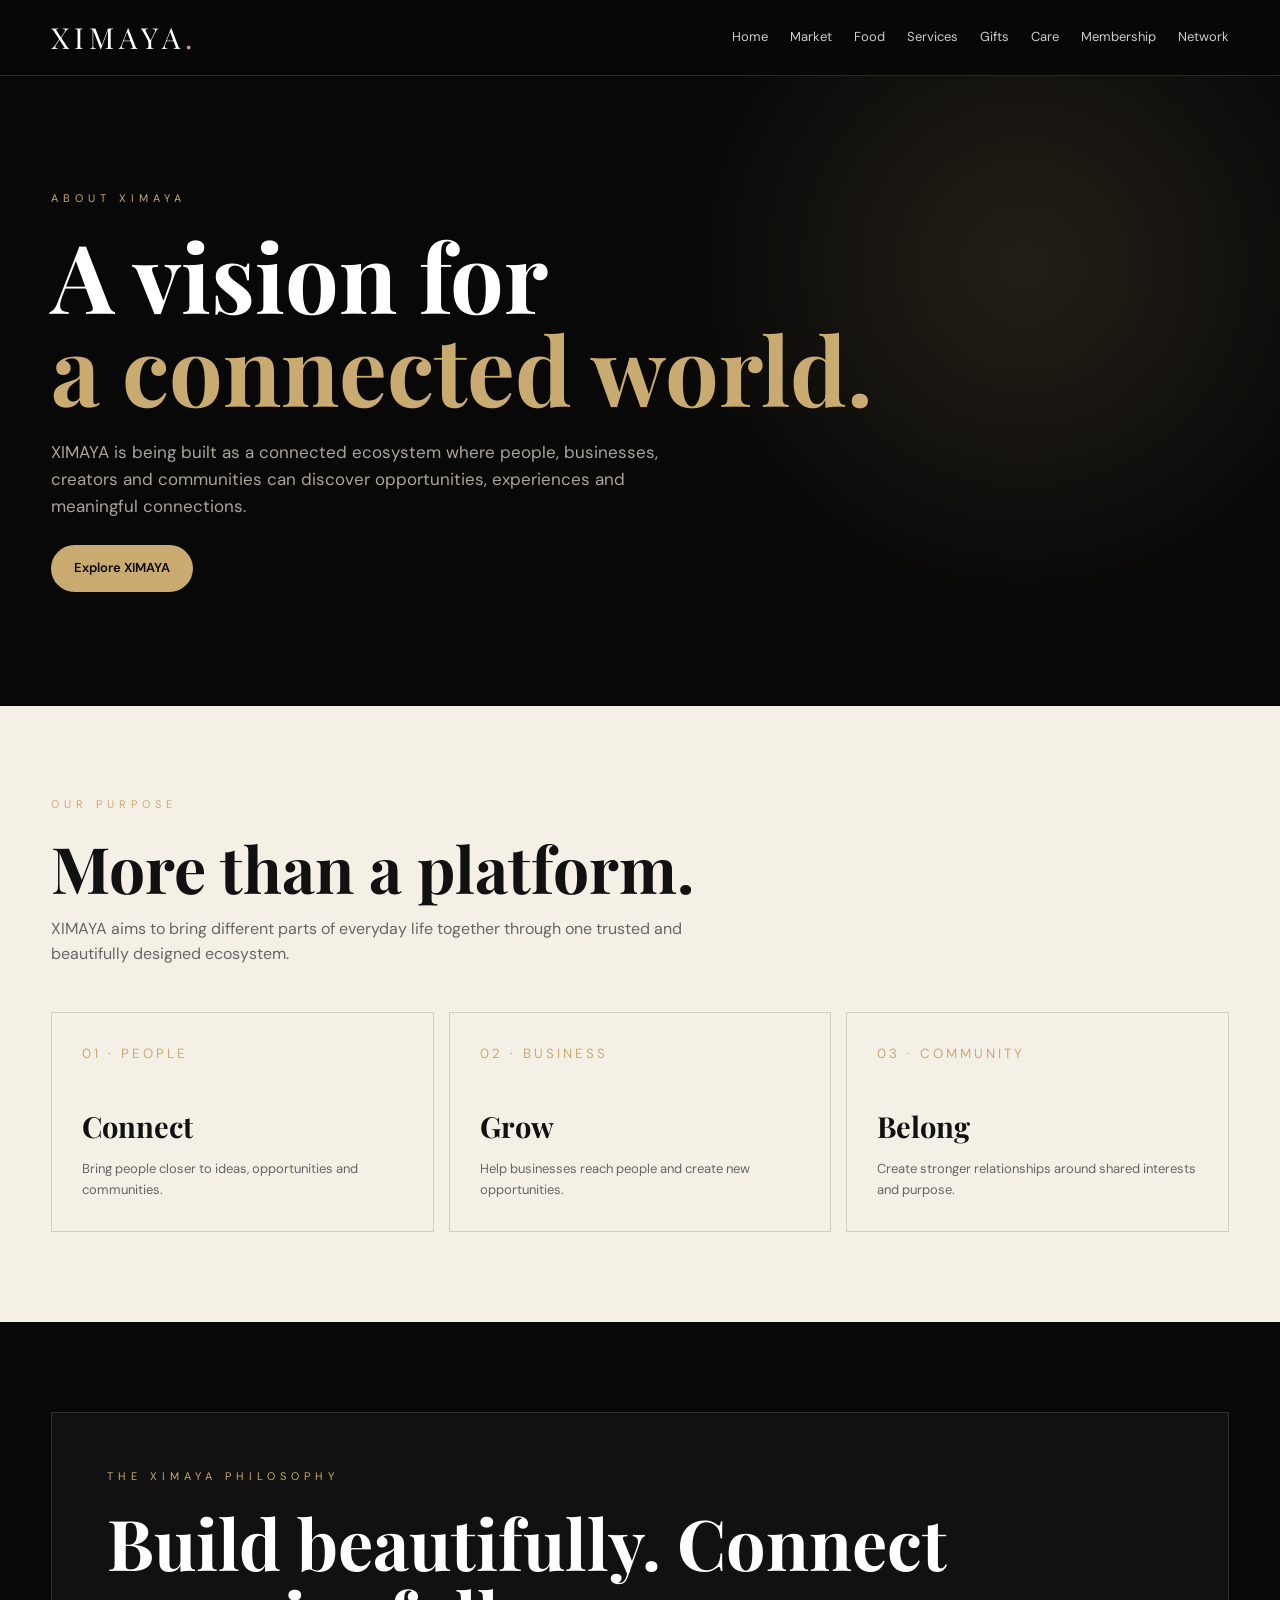
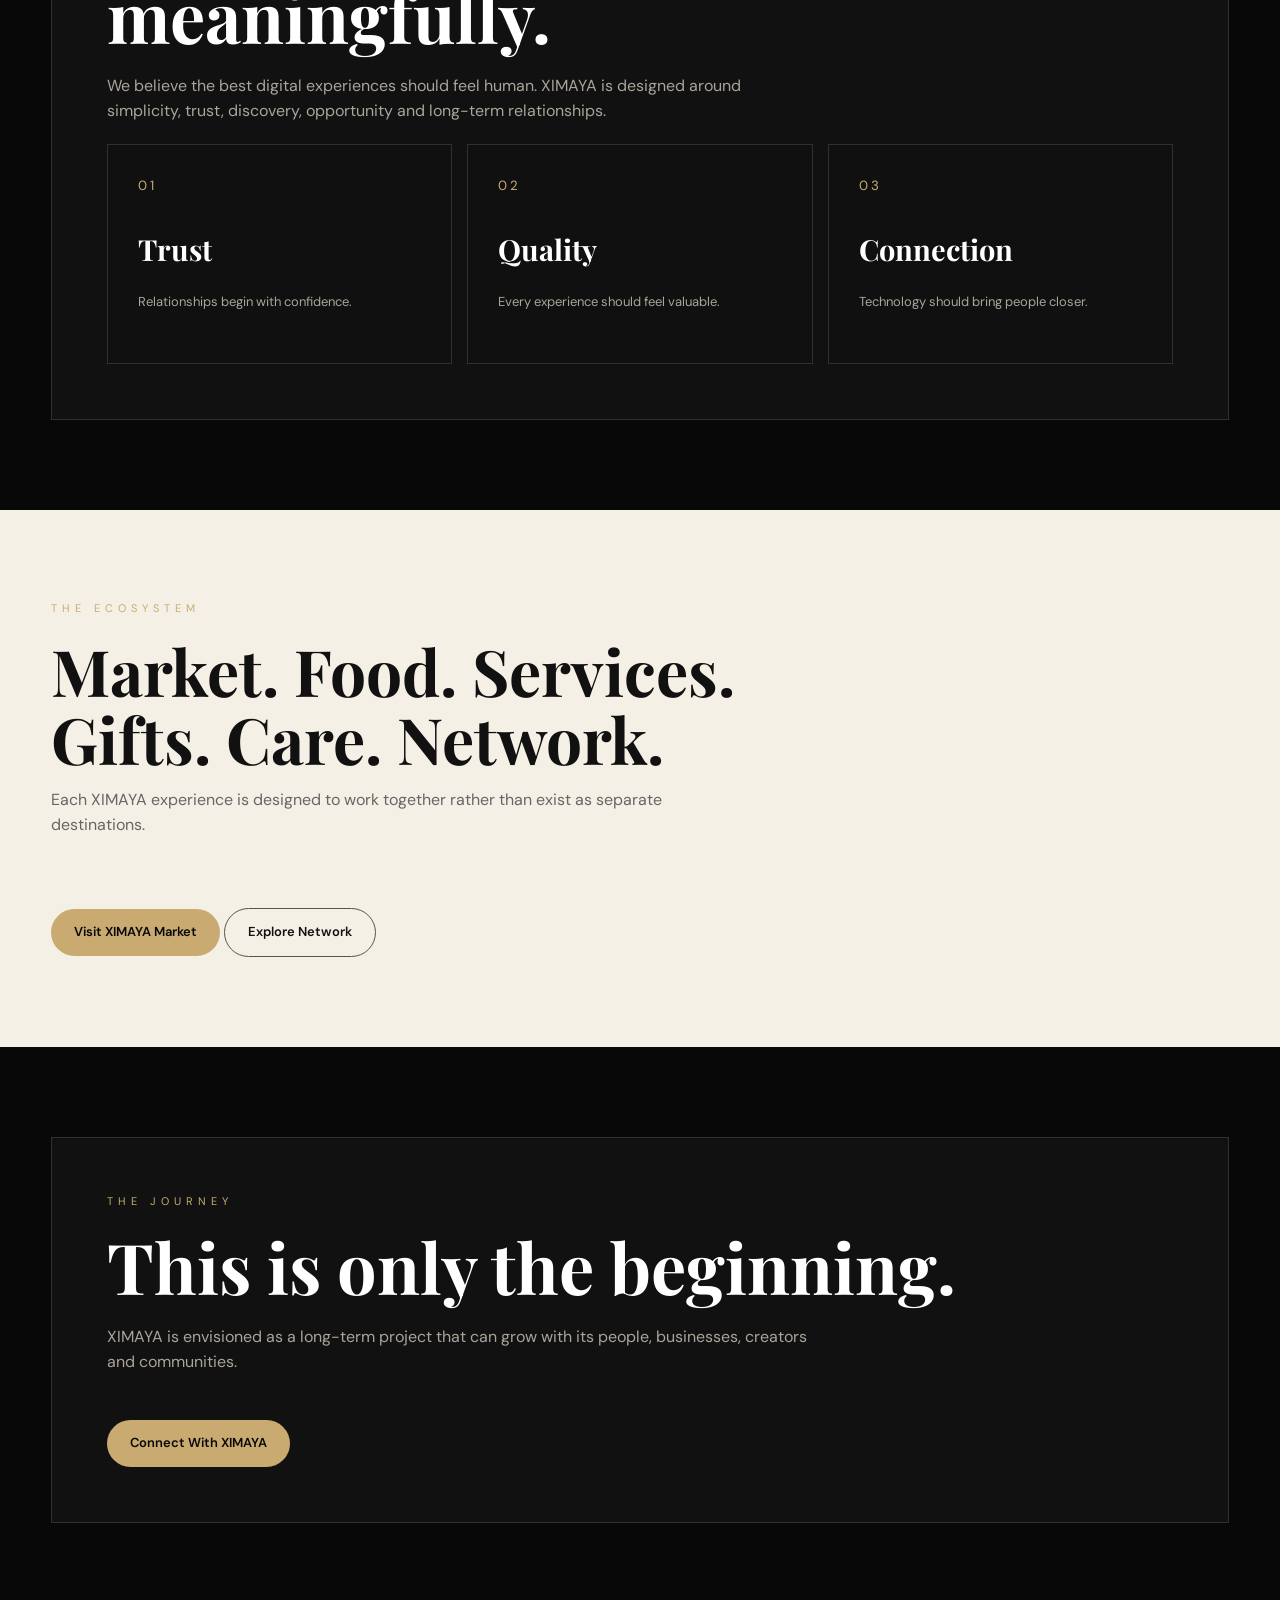
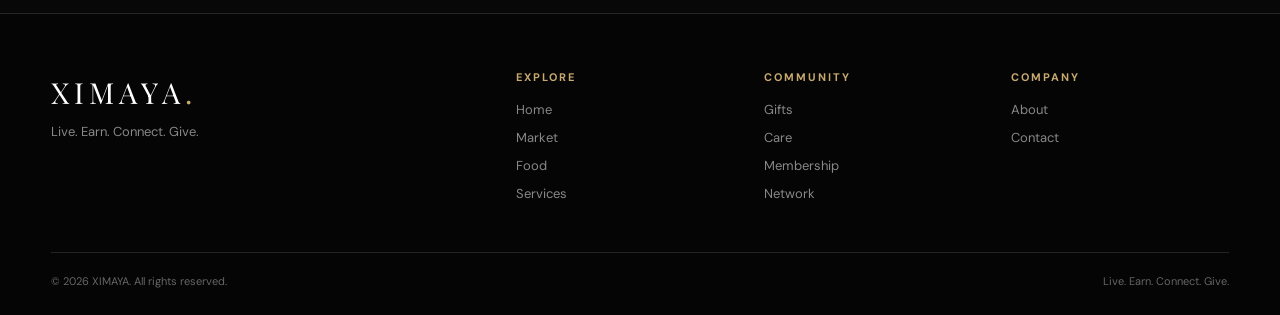
==== about.html @ 5cc47bed "Add XIMAYA About page" ====
<!DOCTYPE html>
<html lang="en">
<head>
<meta charset="UTF-8">
<meta name="viewport" content="width=device-width,initial-scale=1.0">
<title>About XIMAYA</title>
<link rel="stylesheet" href="style.css">
</head>

<body>

<header>
<div class="container">
<nav>
<a class="logo" href="index.html">XIMAYA<span>.</span></a>

<div class="links">
<a href="index.html">Home</a>
<a href="market.html">Market</a>
<a href="food.html">Food</a>
<a href="services.html">Services</a>
<a href="gifts.html">Gifts</a>
<a href="care.html">Care</a>
<a href="membership.html">Membership</a>
<a href="network.html">Network</a>
</div>
</nav>
</div>
</header>

<section class="hero">
<div class="container">

<div class="eyebrow">About XIMAYA</div>

<h1>
A vision for<br>
<span>a connected world.</span>
</h1>

<p>
XIMAYA is being built as a connected ecosystem where people,
businesses, creators and communities can discover opportunities,
experiences and meaningful connections.
</p>

<a class="btn primary" href="index.html">Explore XIMAYA</a>

</div>
</section>

<section class="light">
<div class="container">

<div class="heading">
<div class="eyebrow">Our Purpose</div>
<h2>More than a platform.</h2>

<p>
XIMAYA aims to bring different parts of everyday life together
through one trusted and beautifully designed ecosystem.
</p>
</div>

<div class="grid">

<div class="card">
<small>01 · PEOPLE</small>
<div>
<h3>Connect</h3>
<p>Bring people closer to ideas, opportunities and communities.</p>
</div>
</div>

<div class="card">
<small>02 · BUSINESS</small>
<div>
<h3>Grow</h3>
<p>Help businesses reach people and create new opportunities.</p>
</div>
</div>

<div class="card">
<small>03 · COMMUNITY</small>
<div>
<h3>Belong</h3>
<p>Create stronger relationships around shared interests and purpose.</p>
</div>
</div>

</div>
</div>
</section>

<section>
<div class="container">

<div class="panel">

<div class="eyebrow">The XIMAYA Philosophy</div>

<h2>
Build beautifully. Connect meaningfully.
</h2>

<p>
We believe the best digital experiences should feel human.
XIMAYA is designed around simplicity, trust, discovery,
opportunity and long-term relationships.
</p>

<div class="grid">

<div class="card">
<small>01</small>
<div>
<h3>Trust</h3>
<p>Relationships begin with confidence.</p>
</div>
</div>

<div class="card">
<small>02</small>
<div>
<h3>Quality</h3>
<p>Every experience should feel valuable.</p>
</div>
</div>

<div class="card">
<small>03</small>
<div>
<h3>Connection</h3>
<p>Technology should bring people closer.</p>
</div>
</div>

</div>

</div>
</div>
</section>

<section class="light">
<div class="container">

<div class="heading">
<div class="eyebrow">The Ecosystem</div>

<h2>
Market. Food. Services. Gifts. Care. Network.
</h2>

<p>
Each XIMAYA experience is designed to work together rather than
exist as separate destinations.
</p>
</div>

<a class="btn primary" href="market.html">Visit XIMAYA Market</a>
<a class="btn secondary" href="network.html">Explore Network</a>

</div>
</section>

<section>
<div class="container">

<div class="panel">

<div class="eyebrow">The Journey</div>

<h2>
This is only the beginning.
</h2>

<p>
XIMAYA is envisioned as a long-term project that can grow with
its people, businesses, creators and communities.
</p>

<a class="btn primary" href="contact.html">Connect With XIMAYA</a>

</div>

</div>
</section>

<footer>
<div class="container">

<div class="footer">

<div>
<div class="logo">XIMAYA<span>.</span></div>
<p>Live. Earn. Connect. Give.</p>
</div>

<div>
<h4>EXPLORE</h4>
<a href="index.html">Home</a>
<a href="market.html">Market</a>
<a href="food.html">Food</a>
<a href="services.html">Services</a>
</div>

<div>
<h4>COMMUNITY</h4>
<a href="gifts.html">Gifts</a>
<a href="care.html">Care</a>
<a href="membership.html">Membership</a>
<a href="network.html">Network</a>
</div>

<div>
<h4>COMPANY</h4>
<a href="about.html">About</a>
<a href="contact.html">Contact</a>
</div>

</div>

<div class="copy">
<span>© 2026 XIMAYA. All rights reserved.</span>
<span>Live. Earn. Connect. Give.</span>
</div>

</div>
</footer>

</body>
</html>
---- style.css ----
@import url('https://fonts.googleapis.com/css2?family=DM+Sans:wght@400;500;600;700&family=Playfair+Display:wght@500;600;700&display=swap');

:root{
  --black:#080808;
  --dark:#111;
  --gold:#c9aa70;
  --light:#f5f0e6;
  --muted:#aaa49a;
  --line:rgba(255,255,255,.13);
}

*{box-sizing:border-box;margin:0;padding:0}

html{scroll-behavior:smooth}

body{
  background:var(--black);
  color:white;
  font-family:"DM Sans",sans-serif;
  line-height:1.6;
}

a{
  text-decoration:none;
  color:inherit;
}

.container{
  width:92%;
  max-width:1200px;
  margin:auto;
}

header{
  position:sticky;
  top:0;
  z-index:99;
  background:rgba(8,8,8,.92);
  backdrop-filter:blur(15px);
  border-bottom:1px solid var(--line);
}

nav{
  min-height:75px;
  display:flex;
  align-items:center;
  justify-content:space-between;
  gap:20px;
}

.logo{
  font-family:"Playfair Display",serif;
  font-size:29px;
  letter-spacing:5px;
}

.logo span{color:var(--gold)}

.links{
  display:flex;
  gap:22px;
  align-items:center;
  flex-wrap:wrap;
}

.links a{
  color:#ccc;
  font-size:13px;
}

.links a:hover{color:var(--gold)}

.market{
  border:1px solid var(--gold);
  padding:8px 15px;
  border-radius:30px;
  color:var(--gold)!important;
}

.hero{
  min-height:70vh;
  display:flex;
  align-items:center;
  background:
    radial-gradient(circle at 80% 30%,rgba(201,170,112,.14),transparent 32%),
    var(--black);
}

.hero h1{
  font-family:"Playfair Display",serif;
  font-size:clamp(50px,8vw,95px);
  line-height:.98;
  max-width:900px;
}

.hero h1 span{color:var(--gold)}

.eyebrow{
  color:var(--gold);
  font-size:11px;
  letter-spacing:5px;
  text-transform:uppercase;
  margin-bottom:20px;
}

.hero p{
  max-width:650px;
  color:var(--muted);
  margin-top:25px;
  font-size:17px;
}

section{padding:90px 0}

.light{
  background:var(--light);
  color:#111;
}

.heading{
  max-width:700px;
  margin-bottom:45px;
}

.heading h2{
  font-family:"Playfair Display",serif;
  font-size:clamp(38px,5vw,65px);
  line-height:1.05;
  margin-bottom:15px;
}

.heading p{color:var(--muted)}

.light .heading p{color:#666}

.grid{
  display:grid;
  grid-template-columns:repeat(3,1fr);
  gap:15px;
}

.card{
  padding:30px;
  min-height:220px;
  border:1px solid var(--line);
  display:flex;
  flex-direction:column;
  justify-content:space-between;
  background:#101010;
  transition:.3s;
}

.light .card{
  background:transparent;
  border-color:rgba(0,0,0,.15);
}

.card:hover{
  transform:translateY(-5px);
  border-color:var(--gold);
}

.card small{
  color:var(--gold);
  letter-spacing:3px;
}

.card h3{
  font-family:"Playfair Display",serif;
  font-size:29px;
  margin:10px 0;
}

.card p{
  color:var(--muted);
  font-size:13px;
}

.light .card p{color:#666}

.btn{
  display:inline-block;
  padding:13px 23px;
  border-radius:30px;
  font-size:13px;
  font-weight:600;
  margin-top:25px;
}

.primary{
  background:var(--gold);
  color:#080808;
}

.secondary{
  border:1px solid #555;
}

.panel{
  border:1px solid var(--line);
  padding:55px;
  background:#111;
}

.panel h2{
  font-family:"Playfair Display",serif;
  font-size:clamp(40px,6vw,70px);
  line-height:1.05;
}

.panel p{
  max-width:700px;
  color:var(--muted);
  margin:20px 0;
}

footer{
  border-top:1px solid var(--line);
  background:#050505;
  padding:55px 0 25px;
}

.footer{
  display:grid;
  grid-template-columns:2fr 1fr 1fr 1fr;
  gap:30px;
}

footer h4{
  color:var(--gold);
  letter-spacing:2px;
  font-size:11px;
  margin-bottom:14px;
}

footer a,footer p{
  display:block;
  color:#888;
  font-size:13px;
  margin:7px 0;
}

.copy{
  border-top:1px solid var(--line);
  margin-top:40px;
  padding-top:20px;
  color:#666;
  font-size:11px;
  display:flex;
  justify-content:space-between;
}

@media(max-width:800px){
  .links{
    gap:12px;
  }

  .grid{
    grid-template-columns:1fr 1fr;
  }

  .footer{
    grid-template-columns:1fr 1fr;
  }
}

@media(max-width:550px){
  nav{
    flex-direction:column;
    padding:18px 0;
  }

  .links{
    justify-content:center;
  }

  .hero{
    min-height:65vh;
  }

  .grid{
    grid-template-columns:1fr;
  }

  .footer{
    grid-template-columns:1fr;
  }

  .copy{
    flex-direction:column;
    gap:8px;
  }

  .panel{
    padding:30px 22px;
  }
}
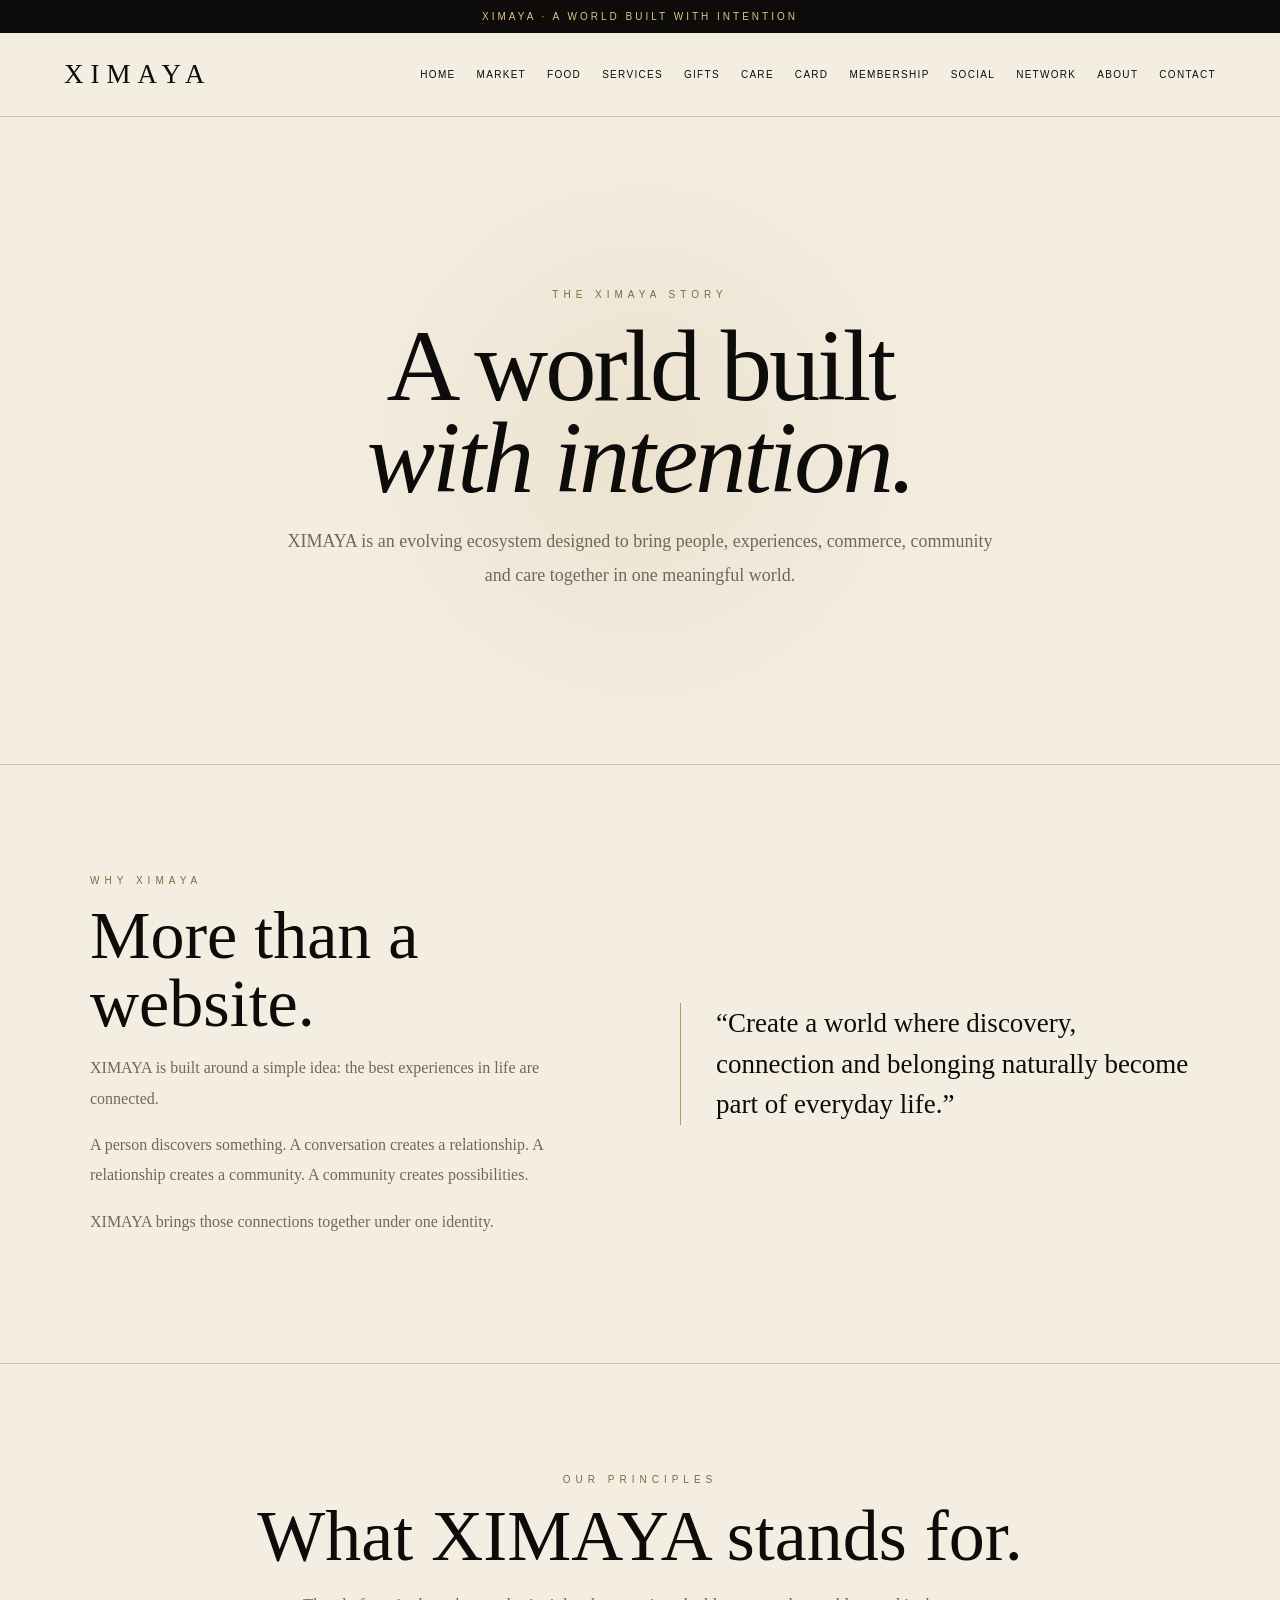
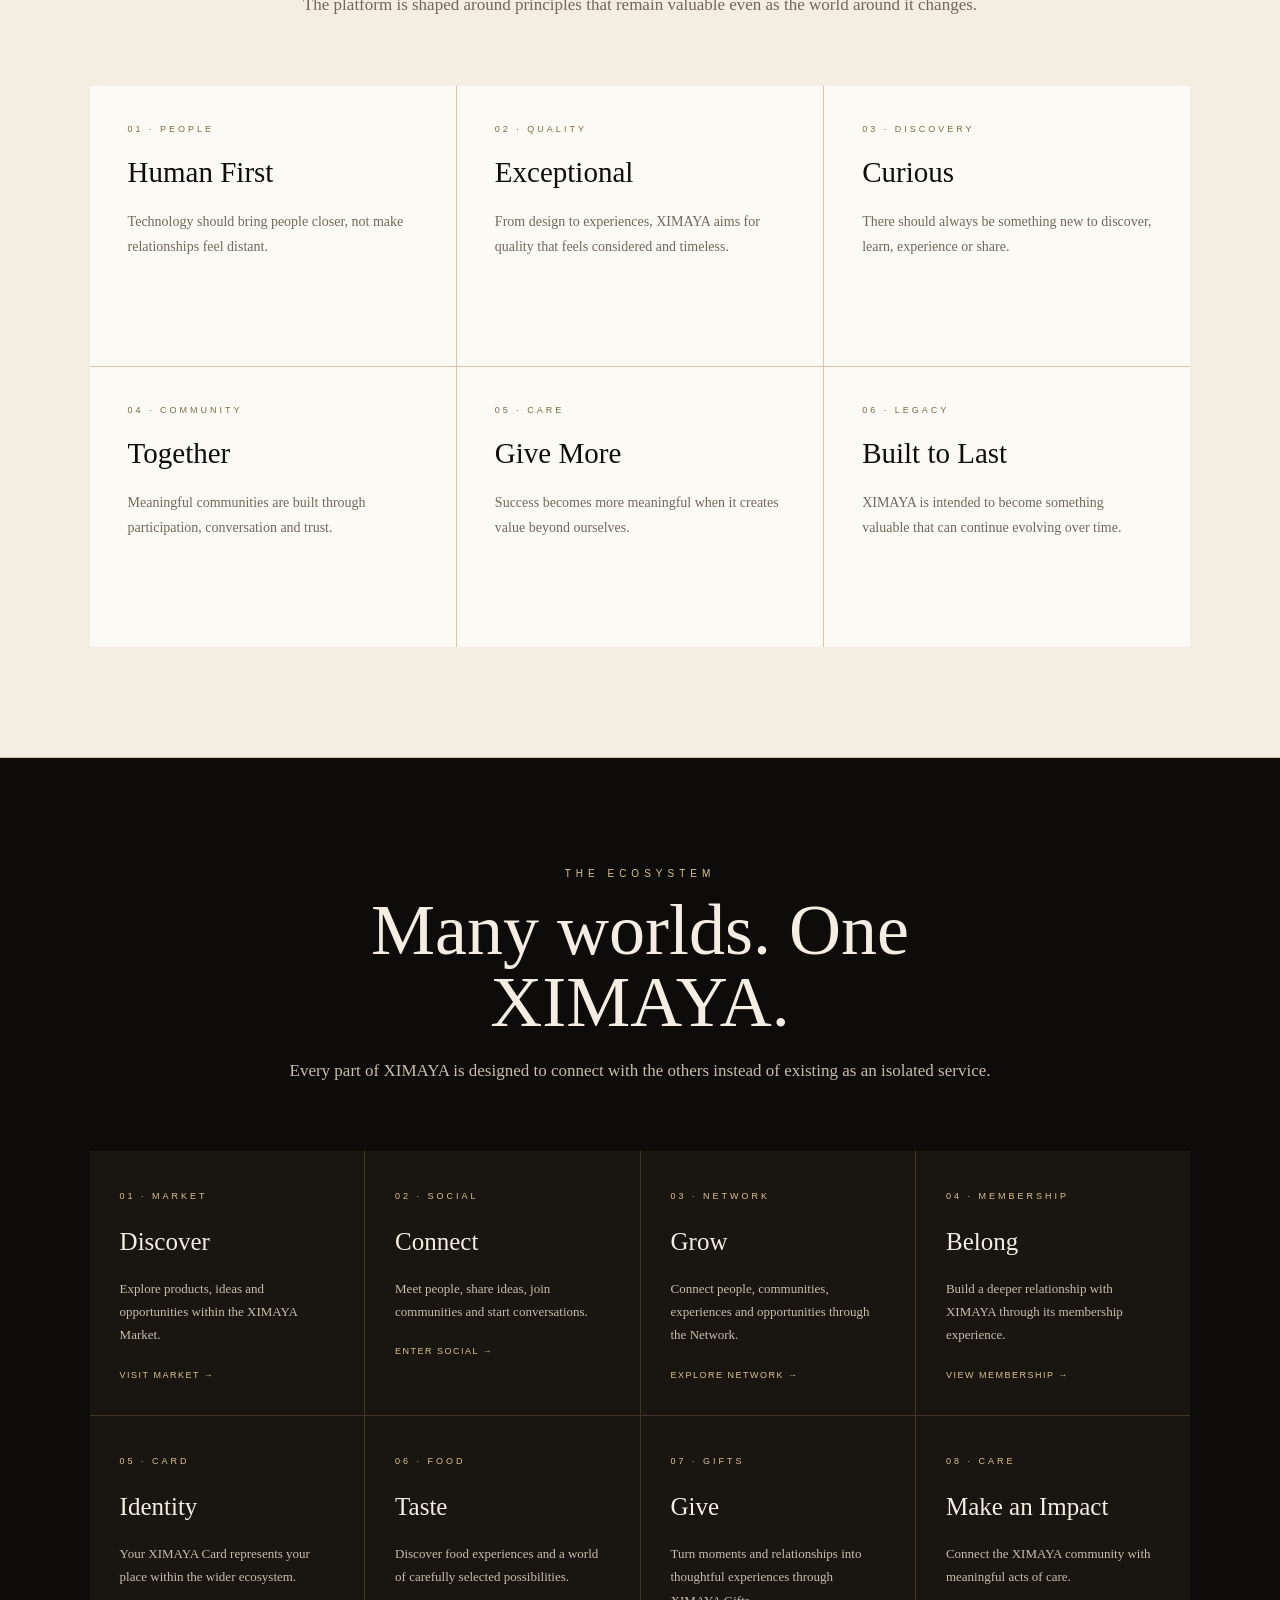
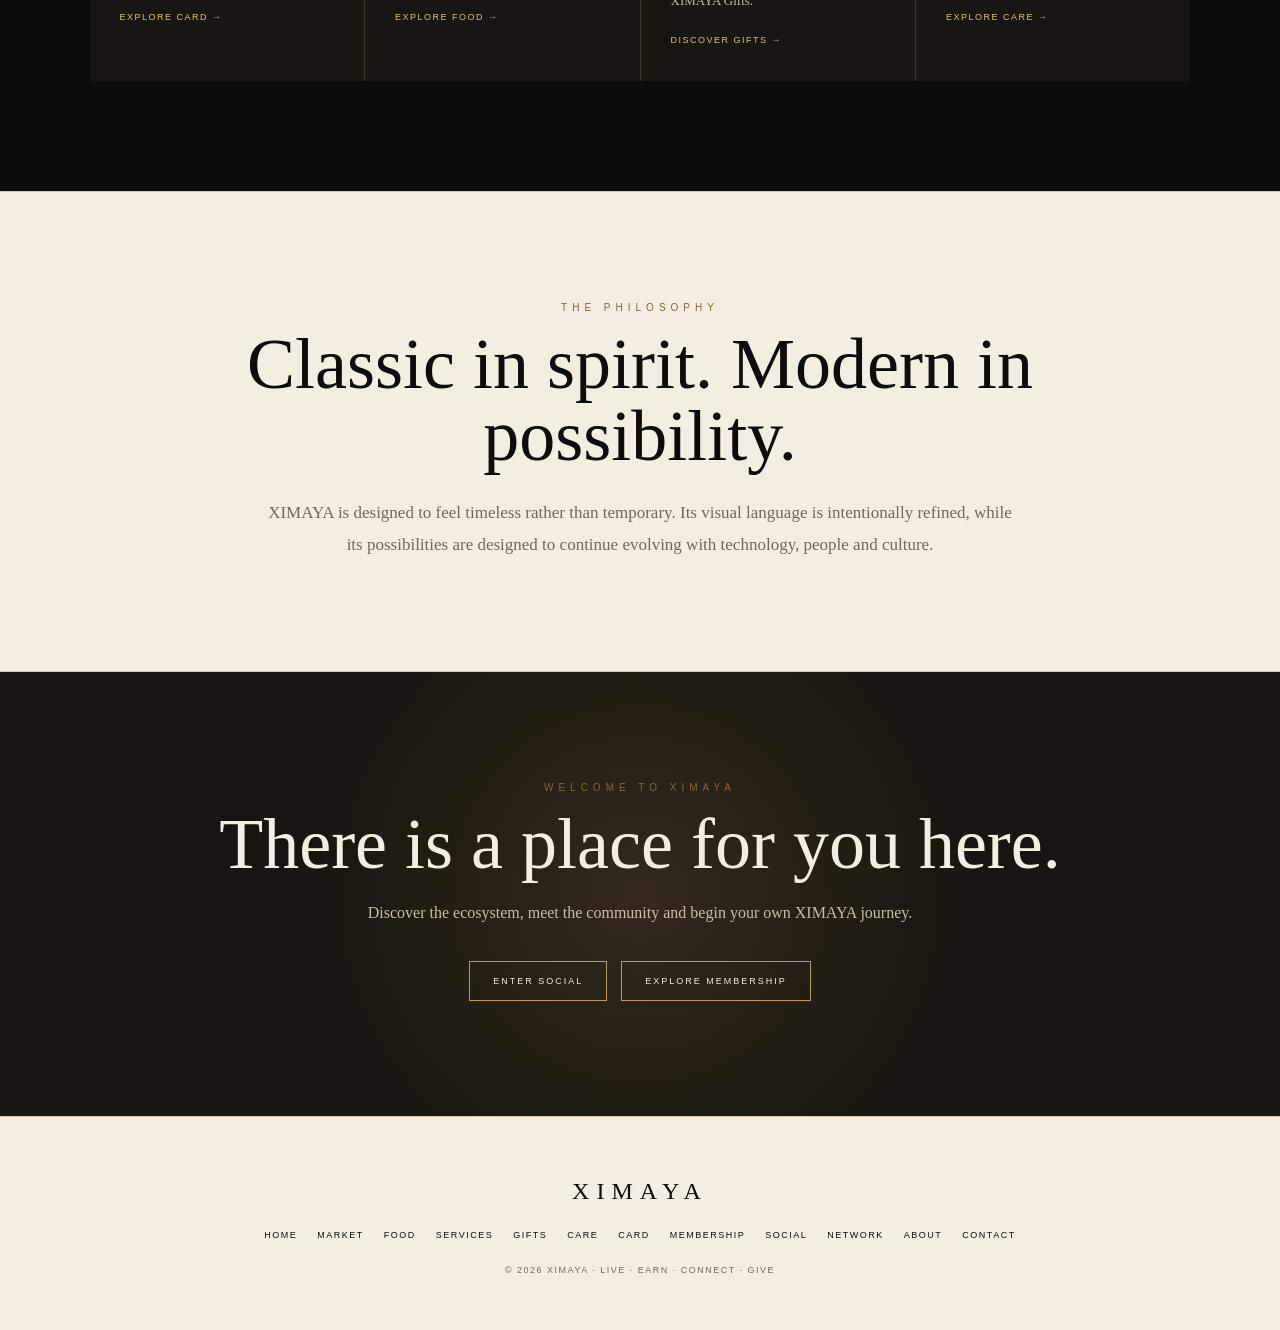
==== commit 7c7d8358: "Upgrade XIMAYA About experience" ====
--- a/about.html
+++ b/about.html
@@ -2,231 +2,1068 @@
 <html lang="en">
 <head>
 <meta charset="UTF-8">
-<meta name="viewport" content="width=device-width,initial-scale=1.0">
-<title>About XIMAYA</title>
-<link rel="stylesheet" href="style.css">
+<meta name="viewport" content="width=device-width, initial-scale=1.0">
+
+<title>About XIMAYA — A World Built With Intention</title>
+
+<meta name="description" content="Discover the vision, philosophy and ecosystem behind XIMAYA.">
+
+<style>
+
+:root{
+  --black:#0d0c0a;
+  --deep:#18140f;
+  --cream:#f4eee2;
+  --ivory:#fcfaf5;
+  --gold:#b99a5e;
+  --gold-light:#dcc38d;
+  --line:#d7c6a3;
+  --muted:#70685a;
+  --soft:#e9dfcd;
+}
+
+*{
+  box-sizing:border-box;
+}
+
+html{
+  scroll-behavior:smooth;
+}
+
+body{
+  margin:0;
+  background:var(--cream);
+  color:var(--black);
+  font-family:Georgia,"Times New Roman",serif;
+  line-height:1.6;
+}
+
+a{
+  color:inherit;
+  text-decoration:none;
+}
+
+.topbar{
+  background:var(--black);
+  color:var(--gold-light);
+  text-align:center;
+  padding:11px;
+  font:10px Arial,sans-serif;
+  letter-spacing:3px;
+  text-transform:uppercase;
+}
+
+.nav{
+  position:sticky;
+  top:0;
+  z-index:50;
+  display:flex;
+  align-items:center;
+  justify-content:space-between;
+  padding:20px 5%;
+  background:#f4eee2ed;
+  backdrop-filter:blur(15px);
+  border-bottom:1px solid var(--line);
+}
+
+.logo{
+  font-size:27px;
+  letter-spacing:7px;
+}
+
+.links{
+  display:flex;
+  gap:21px;
+  font:10px Arial,sans-serif;
+  letter-spacing:1.3px;
+  text-transform:uppercase;
+}
+
+.links a:hover{
+  color:#80683c;
+}
+
+
+/* HERO */
+
+.hero{
+  min-height:72vh;
+  display:flex;
+  align-items:center;
+  justify-content:center;
+  text-align:center;
+  padding:100px 6%;
+  border-bottom:1px solid var(--line);
+
+  background:
+    radial-gradient(
+      circle at center,
+      rgba(185,154,94,.15),
+      transparent 45%
+    ),
+    var(--cream);
+}
+
+.eyebrow{
+  color:#80683c;
+  font:10px Arial,sans-serif;
+  letter-spacing:5px;
+  text-transform:uppercase;
+}
+
+.hero h1{
+  margin:20px 0;
+  font-size:clamp(55px,8vw,105px);
+  line-height:.9;
+  font-weight:400;
+  letter-spacing:-3px;
+}
+
+.hero h1 em{
+  font-style:italic;
+}
+
+.hero p{
+  max-width:720px;
+  margin:auto;
+  color:var(--muted);
+  font-size:18px;
+  line-height:1.9;
+}
+
+
+/* GENERAL */
+
+.section{
+  padding:110px 7%;
+  border-bottom:1px solid var(--line);
+}
+
+.heading{
+  max-width:820px;
+  margin:0 auto 65px;
+  text-align:center;
+}
+
+.heading h2{
+  margin:15px 0;
+  font-size:clamp(42px,6vw,72px);
+  line-height:1;
+  font-weight:400;
+}
+
+.heading p{
+  color:var(--muted);
+  font-size:17px;
+  line-height:1.85;
+}
+
+
+/* STORY */
+
+.story{
+  max-width:1100px;
+  margin:auto;
+  display:grid;
+  grid-template-columns:1fr 1fr;
+  gap:80px;
+  align-items:center;
+}
+
+.story h2{
+  margin:15px 0;
+  font-size:clamp(42px,6vw,68px);
+  line-height:1;
+  font-weight:400;
+}
+
+.story p{
+  color:var(--muted);
+  font-size:16px;
+  line-height:1.9;
+}
+
+.quote{
+  border-left:1px solid var(--gold);
+  padding-left:35px;
+}
+
+.quote p{
+  margin:0;
+  color:var(--black);
+  font-size:27px;
+  line-height:1.5;
+}
+
+
+/* VALUES */
+
+.values{
+  max-width:1200px;
+  margin:auto;
+
+  display:grid;
+  grid-template-columns:repeat(3,1fr);
+
+  gap:1px;
+
+  background:var(--line);
+}
+
+.value{
+  min-height:280px;
+
+  padding:38px;
+
+  background:var(--ivory);
+
+  transition:.3s ease;
+}
+
+.value:hover{
+  background:#f8f0df;
+  transform:translateY(-5px);
+}
+
+.number{
+  color:#80683c;
+  font:9px Arial,sans-serif;
+  letter-spacing:3px;
+}
+
+.value h3{
+  margin:15px 0 10px;
+
+  font-size:29px;
+
+  font-weight:400;
+}
+
+.value p{
+  color:var(--muted);
+  font-size:14px;
+  line-height:1.8;
+}
+
+
+/* ECOSYSTEM */
+
+.dark{
+  background:var(--black);
+  color:var(--cream);
+}
+
+.dark .eyebrow{
+  color:var(--gold-light);
+}
+
+.dark .heading p{
+  color:#c8bdab;
+}
+
+.ecosystem{
+  max-width:1200px;
+  margin:auto;
+
+  display:grid;
+  grid-template-columns:repeat(4,1fr);
+
+  gap:1px;
+
+  background:rgba(185,154,94,.3);
+}
+
+.eco{
+  min-height:260px;
+
+  padding:30px;
+
+  background:#191511;
+}
+
+.eco span{
+  color:var(--gold-light);
+
+  font:9px Arial,sans-serif;
+
+  letter-spacing:3px;
+}
+
+.eco h3{
+  margin:15px 0;
+
+  font-size:25px;
+
+  font-weight:400;
+}
+
+.eco p{
+  color:#c8bdab;
+
+  font-size:13px;
+
+  line-height:1.8;
+}
+
+.eco a{
+  display:inline-block;
+
+  margin-top:10px;
+
+  color:var(--gold-light);
+
+  font:9px Arial,sans-serif;
+
+  letter-spacing:1.5px;
+
+  text-transform:uppercase;
+}
+
+
+/* PHILOSOPHY */
+
+.philosophy{
+  max-width:1050px;
+  margin:auto;
+
+  text-align:center;
+}
+
+.philosophy h2{
+  max-width:850px;
+
+  margin:15px auto 25px;
+
+  font-size:clamp(42px,6vw,72px);
+
+  line-height:1;
+
+  font-weight:400;
+}
+
+.philosophy p{
+  max-width:750px;
+
+  margin:auto;
+
+  color:var(--muted);
+
+  font-size:17px;
+
+  line-height:1.9;
+}
+
+
+/* CTA */
+
+.cta{
+  padding:110px 6%;
+
+  text-align:center;
+
+  color:var(--cream);
+
+  background:
+    radial-gradient(
+      circle at center,
+      rgba(185,154,94,.16),
+      transparent 50%
+    ),
+    var(--deep);
+}
+
+.cta h2{
+  max-width:850px;
+
+  margin:15px auto;
+
+  font-size:clamp(42px,6vw,72px);
+
+  line-height:1;
+
+  font-weight:400;
+}
+
+.cta p{
+  max-width:650px;
+
+  margin:20px auto 30px;
+
+  color:#c8bdab;
+}
+
+.button{
+  display:inline-block;
+
+  margin:5px;
+
+  padding:14px 23px;
+
+  border:1px solid var(--gold);
+
+  color:var(--cream);
+
+  font:9px Arial,sans-serif;
+
+  letter-spacing:2px;
+
+  text-transform:uppercase;
+
+  transition:.3s ease;
+}
+
+.button:hover{
+  background:var(--gold);
+
+  color:var(--black);
+}
+
+
+/* FOOTER */
+
+.footer{
+  padding:55px 6%;
+
+  text-align:center;
+
+  border-top:1px solid var(--line);
+}
+
+.footer-logo{
+  font-size:24px;
+
+  letter-spacing:7px;
+}
+
+.footer-links{
+  display:flex;
+
+  justify-content:center;
+
+  flex-wrap:wrap;
+
+  gap:20px;
+
+  margin-top:20px;
+
+  font:9px Arial,sans-serif;
+
+  letter-spacing:1.5px;
+
+  text-transform:uppercase;
+}
+
+.footer-links a:hover{
+  color:#80683c;
+}
+
+.copy{
+  margin-top:25px;
+
+  color:var(--muted);
+
+  font:9px Arial,sans-serif;
+
+  letter-spacing:1.5px;
+}
+
+
+/* RESPONSIVE */
+
+@media(max-width:1000px){
+
+  .links{
+    display:none;
+  }
+
+  .story{
+    grid-template-columns:1fr;
+
+    gap:45px;
+  }
+
+  .values{
+    grid-template-columns:1fr 1fr;
+  }
+
+  .ecosystem{
+    grid-template-columns:1fr 1fr;
+  }
+
+}
+
+@media(max-width:600px){
+
+  .hero h1{
+    font-size:53px;
+  }
+
+  .section{
+    padding:75px 6%;
+  }
+
+  .values,
+  .ecosystem{
+    grid-template-columns:1fr;
+  }
+
+  .quote{
+    padding-left:22px;
+  }
+
+}
+
+</style>
 </head>
 
+
 <body>
 
-<header>
-<div class="container">
-<nav>
-<a class="logo" href="index.html">XIMAYA<span>.</span></a>
+
+<div class="topbar">
+XIMAYA · A WORLD BUILT WITH INTENTION
+</div>
+
+
+<nav class="nav">
+
+<a class="logo" href="index.html">
+XIMAYA
+</a>
 
 <div class="links">
+
 <a href="index.html">Home</a>
+
 <a href="market.html">Market</a>
+
 <a href="food.html">Food</a>
+
 <a href="services.html">Services</a>
+
 <a href="gifts.html">Gifts</a>
+
 <a href="care.html">Care</a>
+
+<a href="card.html">Card</a>
+
 <a href="membership.html">Membership</a>
+
+<a href="social.html">Social</a>
+
 <a href="network.html">Network</a>
-</div>
+
+<a href="about.html">About</a>
+
+<a href="contact.html">Contact</a>
+
+</div>
+
 </nav>
-</div>
-</header>
+
+
+<!-- HERO -->
 
 <section class="hero">
-<div class="container">
-
-<div class="eyebrow">About XIMAYA</div>
+
+<div>
+
+<div class="eyebrow">
+The XIMAYA Story
+</div>
 
 <h1>
-A vision for<br>
-<span>a connected world.</span>
+A world built<br>
+<em>with intention.</em>
 </h1>
 
 <p>
-XIMAYA is being built as a connected ecosystem where people,
-businesses, creators and communities can discover opportunities,
-experiences and meaningful connections.
-</p>
-
-<a class="btn primary" href="index.html">Explore XIMAYA</a>
-
-</div>
+XIMAYA is an evolving ecosystem designed to bring
+people, experiences, commerce, community and care
+together in one meaningful world.
+</p>
+
+</div>
+
 </section>
 
-<section class="light">
-<div class="container">
+
+<!-- STORY -->
+
+<section class="section">
+
+<div class="story">
+
+<div>
+
+<div class="eyebrow">
+Why XIMAYA
+</div>
+
+<h2>
+More than a website.
+</h2>
+
+<p>
+XIMAYA is built around a simple idea:
+the best experiences in life are connected.
+</p>
+
+<p>
+A person discovers something.
+A conversation creates a relationship.
+A relationship creates a community.
+A community creates possibilities.
+</p>
+
+<p>
+XIMAYA brings those connections together
+under one identity.
+</p>
+
+</div>
+
+
+<div class="quote">
+
+<p>
+“Create a world where discovery,
+connection and belonging naturally
+become part of everyday life.”
+</p>
+
+</div>
+
+</div>
+
+</section>
+
+
+<!-- VALUES -->
+
+<section class="section">
 
 <div class="heading">
-<div class="eyebrow">Our Purpose</div>
-<h2>More than a platform.</h2>
-
-<p>
-XIMAYA aims to bring different parts of everyday life together
-through one trusted and beautifully designed ecosystem.
-</p>
-</div>
-
-<div class="grid">
-
-<div class="card">
-<small>01 · PEOPLE</small>
-<div>
-<h3>Connect</h3>
-<p>Bring people closer to ideas, opportunities and communities.</p>
-</div>
-</div>
-
-<div class="card">
-<small>02 · BUSINESS</small>
-<div>
-<h3>Grow</h3>
-<p>Help businesses reach people and create new opportunities.</p>
-</div>
-</div>
-
-<div class="card">
-<small>03 · COMMUNITY</small>
-<div>
-<h3>Belong</h3>
-<p>Create stronger relationships around shared interests and purpose.</p>
-</div>
-</div>
-
-</div>
-</div>
+
+<div class="eyebrow">
+Our Principles
+</div>
+
+<h2>
+What XIMAYA stands for.
+</h2>
+
+<p>
+The platform is shaped around principles that
+remain valuable even as the world around it changes.
+</p>
+
+</div>
+
+
+<div class="values">
+
+
+<div class="value">
+
+<div class="number">
+01 · PEOPLE
+</div>
+
+<h3>
+Human First
+</h3>
+
+<p>
+Technology should bring people closer,
+not make relationships feel distant.
+</p>
+
+</div>
+
+
+<div class="value">
+
+<div class="number">
+02 · QUALITY
+</div>
+
+<h3>
+Exceptional
+</h3>
+
+<p>
+From design to experiences, XIMAYA aims
+for quality that feels considered and timeless.
+</p>
+
+</div>
+
+
+<div class="value">
+
+<div class="number">
+03 · DISCOVERY
+</div>
+
+<h3>
+Curious
+</h3>
+
+<p>
+There should always be something new to
+discover, learn, experience or share.
+</p>
+
+</div>
+
+
+<div class="value">
+
+<div class="number">
+04 · COMMUNITY
+</div>
+
+<h3>
+Together
+</h3>
+
+<p>
+Meaningful communities are built through
+participation, conversation and trust.
+</p>
+
+</div>
+
+
+<div class="value">
+
+<div class="number">
+05 · CARE
+</div>
+
+<h3>
+Give More
+</h3>
+
+<p>
+Success becomes more meaningful when
+it creates value beyond ourselves.
+</p>
+
+</div>
+
+
+<div class="value">
+
+<div class="number">
+06 · LEGACY
+</div>
+
+<h3>
+Built to Last
+</h3>
+
+<p>
+XIMAYA is intended to become something
+valuable that can continue evolving over time.
+</p>
+
+</div>
+
+
+</div>
+
 </section>
 
-<section>
-<div class="container">
-
-<div class="panel">
-
-<div class="eyebrow">The XIMAYA Philosophy</div>
+
+<!-- ECOSYSTEM -->
+
+<section class="section dark">
+
+<div class="heading">
+
+<div class="eyebrow">
+The Ecosystem
+</div>
 
 <h2>
-Build beautifully. Connect meaningfully.
+Many worlds. One XIMAYA.
 </h2>
 
 <p>
-We believe the best digital experiences should feel human.
-XIMAYA is designed around simplicity, trust, discovery,
-opportunity and long-term relationships.
-</p>
-
-<div class="grid">
-
-<div class="card">
-<small>01</small>
-<div>
-<h3>Trust</h3>
-<p>Relationships begin with confidence.</p>
-</div>
-</div>
-
-<div class="card">
-<small>02</small>
-<div>
-<h3>Quality</h3>
-<p>Every experience should feel valuable.</p>
-</div>
-</div>
-
-<div class="card">
-<small>03</small>
-<div>
-<h3>Connection</h3>
-<p>Technology should bring people closer.</p>
-</div>
-</div>
-
-</div>
-
-</div>
-</div>
+Every part of XIMAYA is designed to connect with
+the others instead of existing as an isolated service.
+</p>
+
+</div>
+
+
+<div class="ecosystem">
+
+
+<div class="eco">
+
+<span>01 · MARKET</span>
+
+<h3>
+Discover
+</h3>
+
+<p>
+Explore products, ideas and opportunities
+within the XIMAYA Market.
+</p>
+
+<a href="market.html">
+Visit Market →
+</a>
+
+</div>
+
+
+<div class="eco">
+
+<span>02 · SOCIAL</span>
+
+<h3>
+Connect
+</h3>
+
+<p>
+Meet people, share ideas, join communities
+and start conversations.
+</p>
+
+<a href="social.html">
+Enter Social →
+</a>
+
+</div>
+
+
+<div class="eco">
+
+<span>03 · NETWORK</span>
+
+<h3>
+Grow
+</h3>
+
+<p>
+Connect people, communities, experiences
+and opportunities through the Network.
+</p>
+
+<a href="network.html">
+Explore Network →
+</a>
+
+</div>
+
+
+<div class="eco">
+
+<span>04 · MEMBERSHIP</span>
+
+<h3>
+Belong
+</h3>
+
+<p>
+Build a deeper relationship with XIMAYA
+through its membership experience.
+</p>
+
+<a href="membership.html">
+View Membership →
+</a>
+
+</div>
+
+
+<div class="eco">
+
+<span>05 · CARD</span>
+
+<h3>
+Identity
+</h3>
+
+<p>
+Your XIMAYA Card represents your place
+within the wider ecosystem.
+</p>
+
+<a href="card.html">
+Explore Card →
+</a>
+
+</div>
+
+
+<div class="eco">
+
+<span>06 · FOOD</span>
+
+<h3>
+Taste
+</h3>
+
+<p>
+Discover food experiences and a world
+of carefully selected possibilities.
+</p>
+
+<a href="food.html">
+Explore Food →
+</a>
+
+</div>
+
+
+<div class="eco">
+
+<span>07 · GIFTS</span>
+
+<h3>
+Give
+</h3>
+
+<p>
+Turn moments and relationships into
+thoughtful experiences through XIMAYA Gifts.
+</p>
+
+<a href="gifts.html">
+Discover Gifts →
+</a>
+
+</div>
+
+
+<div class="eco">
+
+<span>08 · CARE</span>
+
+<h3>
+Make an Impact
+</h3>
+
+<p>
+Connect the XIMAYA community with
+meaningful acts of care.
+</p>
+
+<a href="care.html">
+Explore Care →
+</a>
+
+</div>
+
+
+</div>
+
 </section>
 
-<section class="light">
-<div class="container">
-
-<div class="heading">
-<div class="eyebrow">The Ecosystem</div>
+
+<!-- PHILOSOPHY -->
+
+<section class="section">
+
+<div class="philosophy">
+
+<div class="eyebrow">
+The Philosophy
+</div>
 
 <h2>
-Market. Food. Services. Gifts. Care. Network.
+Classic in spirit.
+Modern in possibility.
 </h2>
 
 <p>
-Each XIMAYA experience is designed to work together rather than
-exist as separate destinations.
-</p>
-</div>
-
-<a class="btn primary" href="market.html">Visit XIMAYA Market</a>
-<a class="btn secondary" href="network.html">Explore Network</a>
-
-</div>
+XIMAYA is designed to feel timeless rather than temporary.
+Its visual language is intentionally refined, while its
+possibilities are designed to continue evolving with
+technology, people and culture.
+</p>
+
+</div>
+
 </section>
 
-<section>
-<div class="container">
-
-<div class="panel">
-
-<div class="eyebrow">The Journey</div>
+
+<!-- CTA -->
+
+<section class="cta">
+
+<div class="eyebrow">
+Welcome to XIMAYA
+</div>
 
 <h2>
-This is only the beginning.
+There is a place for you here.
 </h2>
 
 <p>
-XIMAYA is envisioned as a long-term project that can grow with
-its people, businesses, creators and communities.
-</p>
-
-<a class="btn primary" href="contact.html">Connect With XIMAYA</a>
-
-</div>
-
-</div>
+Discover the ecosystem, meet the community and
+begin your own XIMAYA journey.
+</p>
+
+<a class="button" href="social.html">
+Enter Social
+</a>
+
+<a class="button" href="membership.html">
+Explore Membership
+</a>
+
 </section>
 
-<footer>
-<div class="container">
-
-<div class="footer">
-
-<div>
-<div class="logo">XIMAYA<span>.</span></div>
-<p>Live. Earn. Connect. Give.</p>
-</div>
-
-<div>
-<h4>EXPLORE</h4>
+
+<!-- FOOTER -->
+
+<footer class="footer">
+
+<div class="footer-logo">
+XIMAYA
+</div>
+
+<div class="footer-links">
+
 <a href="index.html">Home</a>
+
 <a href="market.html">Market</a>
+
 <a href="food.html">Food</a>
+
 <a href="services.html">Services</a>
-</div>
-
-<div>
-<h4>COMMUNITY</h4>
+
 <a href="gifts.html">Gifts</a>
+
 <a href="care.html">Care</a>
+
+<a href="card.html">Card</a>
+
 <a href="membership.html">Membership</a>
+
+<a href="social.html">Social</a>
+
 <a href="network.html">Network</a>
-</div>
-
-<div>
-<h4>COMPANY</h4>
+
 <a href="about.html">About</a>
+
 <a href="contact.html">Contact</a>
-</div>
 
 </div>
 
 <div class="copy">
-<span>© 2026 XIMAYA. All rights reserved.</span>
-<span>Live. Earn. Connect. Give.</span>
-</div>
-
-</div>
+© 2026 XIMAYA · LIVE · EARN · CONNECT · GIVE
+</div>
+
 </footer>
+
 
 </body>
 </html>
